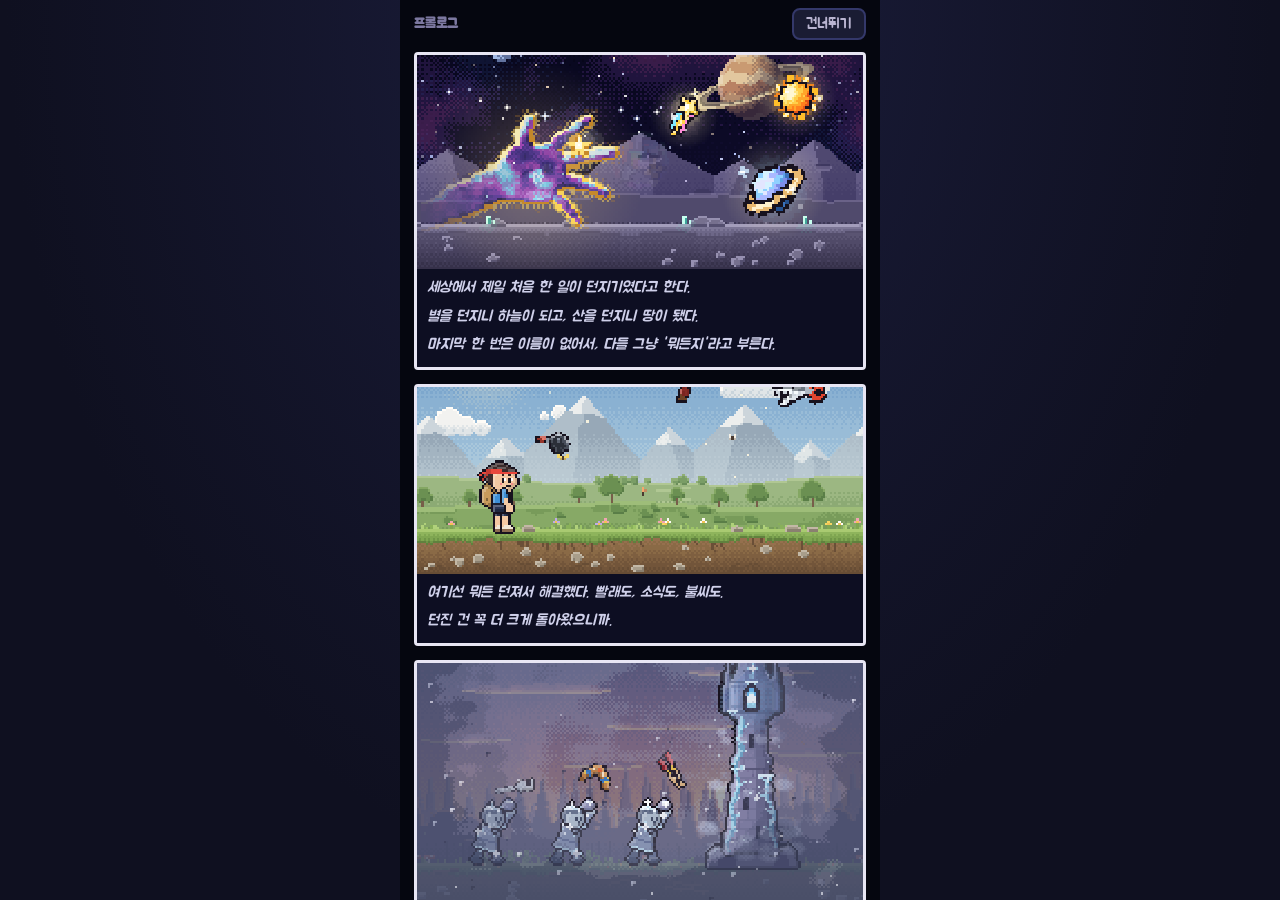
==== index.html @ 3e12c8ad "v0.8 art brief and stub Co-Authored-By: Claude Sonnet 5.5 <noreply@anthropic.com> Claude-Session: ht" ====
<!doctype html>
<html lang="ko">
<head>
  <meta charset="utf-8">
  <meta name="viewport" content="width=device-width, initial-scale=1, viewport-fit=cover">
  <meta name="theme-color" content="#0f1020">
  <title>뭐든 던져</title>
  <link rel="preconnect" href="https://fonts.googleapis.com">
  <link rel="preconnect" href="https://fonts.gstatic.com" crossorigin>
  <link href="https://fonts.googleapis.com/css2?family=Jua&display=swap" rel="stylesheet">
  <link rel="stylesheet" href="css/style.css">
</head>
<body>
  <main id="app">
    <header class="hud">
      <div class="stage" id="stageBox"><b id="stageNum">스테이지 1</b><span id="stageSub">들판</span></div>
      <div class="gold" aria-label="골드"><span id="goldIcon" class="icon"></span><span id="goldNum">0</span></div>
      <div class="gold ruby" aria-label="루비"><span id="rubyIcon" class="icon"></span><span id="rubyNum">0</span></div>
    </header>

    <div class="info" aria-label="전투 정보">
      <div class="side me">
        <div class="row1"><span class="nm" id="meName">나</span><span class="hp" id="meHp">100/100</span></div>
        <div class="bar2"><i id="meHpBar"></i></div>
        <div class="row2"><span id="meAtkIcon" class="icon"></span>한 바퀴 <b id="meAtk">0</b></div>
      </div>
      <div class="side foe" id="foe">
        <div class="row1"><span class="nm" id="foeName">-</span><span class="hp" id="foeHp">-</span></div>
        <div class="bar2"><i id="foeHpBar"></i></div>
        <div class="row2">공격력 <b id="foeAtk">-</b></div>
      </div>
    </div>

    <section class="battle" aria-label="전투 화면"><canvas id="battle"></canvas>
      <div class="dialog" id="dialog" hidden>
        <canvas id="dlgFace" width="16" height="16"></canvas>
        <div class="dtxt"><div class="dname"><b id="dlgName"></b><small id="dlgTitle"></small></div><p id="dlgText"></p></div>
        <span class="dnext" id="dlgNext">▶</span>
      </div>
    </section>

    <div class="bar">
      <div class="skills">
        <button class="skill" id="skRain" type="button" aria-label="쏟아지기 스킬"><span id="skRainIcon" class="icon x2"></span><span class="cd"></span><small>쏟아지기</small></button>
        <button class="skill" id="skRage" type="button" aria-label="분노 스킬"><span id="skRageIcon" class="icon x2"></span><span class="cd"></span><small>분노</small></button>
        <button class="skill" id="skShadow" type="button" aria-label="그림자 분신 스킬"><span id="skShadowIcon" class="icon x2"></span><span class="cd"></span><small>분신</small></button>
        <button class="skill" id="skBarrage" type="button" aria-label="난사 스킬"><span id="skBarrageIcon" class="icon x2"></span><span class="cd"></span><small>난사</small></button>
        <button class="skill" id="skBolt" type="button" aria-label="뇌전 스킬"><span id="skBoltIcon" class="icon x2"></span><span class="cd"></span><small>뇌전</small></button>
        <button class="skill" id="skDark" type="button" aria-label="어둠장막 스킬"><span id="skDarkIcon" class="icon x2"></span><span class="cd"></span><small>어둠</small></button>
      </div>
      <div class="acts">
        <button class="skill boss" id="bossBtn" type="button" aria-label="보스전"><span id="bossIcon" class="icon x2"></span><span class="cd"></span><small id="bossLabel">보스 1</small></button>
        <button class="skill mine" id="mineBtn" type="button" aria-label="광산"><span id="mineIcon" class="icon x2"></span><span class="cd"></span><small id="mineLabel">광산</small></button>
        <button class="skill chase" id="chaseBtn" type="button" aria-label="추격전"><span id="chaseIcon" class="icon x2"></span><span class="cd"></span><small id="chaseLabel">추격</small></button>
        <button class="skill defend" id="defendBtn" type="button" aria-label="방어전"><span id="defendIcon" class="icon x2"></span><span class="cd"></span><small id="defendLabel">방어</small></button>
        <button class="craft" id="craft" type="button" aria-label="물건 만들기">
          <span class="face"><span id="craftIcon" class="icon"></span>만들기 <span id="craftCount">5/5</span><span class="fill" id="craftFill"></span></span>
        </button>
      </div>
    </div>

    <section class="field" id="field" aria-label="필드. 같은 물건을 끌어다 겹치면 합쳐져요"><canvas id="fieldCv"></canvas><div class="fieldtag"><span id="countIcon" class="icon"></span><b id="countNum">0/8</b><span class="auto" id="autoTag"></span></div></section>

    <nav class="dock">
      <button class="tab" id="tabUp" type="button"><span id="upIcon" class="icon"></span>강화<span class="dot" id="upDot" hidden></span></button>
      <button class="tab" id="tabAb" type="button"><span id="abIcon" class="icon"></span>능력<span class="dot" id="abDot" hidden></span></button>
      <button class="tab" id="tabPet" type="button"><span id="petIcon" class="icon"></span>동료<span class="dot" id="petDot" hidden></span></button>
      <button class="tab" id="tabShop" type="button"><span id="shopIcon" class="icon"></span>상점<span class="dot" id="shopDot" hidden></span></button>
      <button class="tab" id="tabQuest" type="button"><span id="questIcon" class="icon"></span>임무<span class="dot" id="questDot" hidden></span></button>
      <button class="tab" id="tabSet" type="button"><span id="setIcon" class="icon"></span>설정</button>
    </nav>

    <section class="sheet" id="sheet" aria-hidden="true">
      <header><h2 id="sheetTitle">강화</h2><button type="button" id="sheetClose">닫기</button></header>
      <div class="body" id="sheetBody"></div>
    </section>

    <div class="toast" id="toast" role="status" aria-live="polite"></div>

    <div class="modal gacha" id="gacha" hidden>
      <div class="box card">
        <canvas id="gachaCv" width="64" height="64"></canvas>
        <div class="got" id="gachaGot"></div>
        <button type="button" class="primary" id="gachaOk">확인</button>
      </div>
    </div>

    <div class="comic" id="comic" hidden aria-label="프롤로그 만화">
      <div class="comic-top"><b>프롤로그</b><button type="button" id="comicSkip">건너뛰기</button></div>
      <div class="comic-scroll" id="comicScroll"></div>
    </div>

    <div class="modal" id="offline" hidden>
      <div class="card">
        <span id="offIcon" class="icon x2"></span>
        <h2>자리 비운 동안</h2>
        <p id="offText">-</p>
        <button type="button" id="offOk" class="primary">받기</button>
      </div>
    </div>
  </main>

  <script src="js/format.js"></script>
  <script src="js/items.js"></script>
  <script src="js/story.js"></script>
  <script src="js/core.js"></script>
  <script src="js/sprite.js"></script>
  <script src="js/spr_hero.js"></script>
  <script src="js/spr_pet_monkey.js"></script>
  <script src="js/spr_pet_hippo.js"></script>
  <script src="js/spr_pet_bear.js"></script>
  <script src="js/spr_pet_dragon.js"></script>
  <script src="js/spr_mine.js"></script>
  <script src="js/spr_chase.js"></script>
  <script src="js/spr_pet_pig.js"></script>
  <script src="js/spr_pet_mole.js"></script>
  <script src="js/spr_ability.js"></script>
  <script src="js/spr_v06.js"></script>
  <script src="js/spr_story.js"></script>
  <script src="js/spr_v07.js"></script>
  <script src="js/spr_v08.js"></script>
  <script src="js/spr_mob_slime.js"></script>
  <script src="js/spr_mob_field.js"></script>
  <script src="js/spr_mob_forest.js"></script>
  <script src="js/spr_mob_cave.js"></script>
  <script src="js/spr_mob_volcano.js"></script>
  <script src="js/spr_mob_ice.js"></script>
  <script src="js/spr_mob_space.js"></script>
  <script src="js/spr_items_a.js"></script>
  <script src="js/spr_items_b.js"></script>
  <script src="js/spr_items_c.js"></script>
  <script src="js/spr_items_d.js"></script>
  <script src="js/spr_items_e.js"></script>
  <script src="js/spr_items_f.js"></script>
  <script src="js/spr_relics.js"></script>
  <script src="js/spr_v05.js"></script>
  <script src="js/spr_ui2.js"></script>
  <script src="js/spr_bg.js"></script>
  <script src="js/spr_fx.js"></script>
  <script data-dom src="js/comic.js"></script>
  <script data-dom src="js/render.js"></script>
  <script data-dom src="js/ui.js"></script>
  <script data-dom src="js/main.js"></script>
</body>
</html>
---- css/style.css ----
/* 뭐든 던져: 밤하늘 남색 바탕에 따뜻한 노랑 포인트. 픽셀 게임이라 테두리는 굵고 각지게 */
:root {
  --bg: #0f1020;
  --panel: #1a1c33;
  --panel-2: #23264a;
  --line: #34386a;
  --ink: #f3ecdc;
  --ink-2: #b9b4d0;
  --ink-3: #7c78a0;
  --gold: #ffcf4a;
  --accent: #ff7a45;
  --good: #6fd36f;
  --bad: #ff5d6c;
  --cell: #262a52;
  --cell-2: #2d3260;
  --font: 'Jua', 'Apple SD Gothic Neo', 'Malgun Gothic', system-ui, sans-serif;
  color-scheme: dark;
}

* { box-sizing: border-box; }
html, body { height: 100%; margin: 0; }
body {
  background: radial-gradient(ellipse at 50% 0%, #1b1d3c 0%, var(--bg) 70%) fixed, var(--bg);
  color: var(--ink);
  font-family: var(--font);
  -webkit-tap-highlight-color: transparent;
  overscroll-behavior: none;
  user-select: none;
  -webkit-user-select: none;
}
button { font-family: inherit; color: inherit; }

#app {
  height: 100%;
  max-width: 480px;
  margin: 0 auto;
  display: grid;
  grid-template-rows: auto auto auto auto minmax(180px, 1fr) auto;
  grid-template-columns: minmax(0, 1fr);
  gap: 8px;
  padding: 8px 12px 10px;
  position: relative;
  overflow: hidden;
}

/* 위쪽 줄 */
.hud { display: flex; align-items: center; gap: 8px; }
.stage {
  flex: 1;
  min-width: 0;
  background: var(--panel);
  border: 2px solid var(--line);
  border-radius: 8px;
  padding: 6px 10px;
  display: flex;
  align-items: baseline;
  gap: 8px;
  white-space: nowrap;
  overflow: hidden;
}
.stage b { font-size: 20px; font-weight: 400; color: var(--ink); }
.stage span { font-size: 13px; color: var(--ink-2); overflow: hidden; text-overflow: ellipsis; }
.gold {
  display: flex;
  align-items: center;
  gap: 6px;
  background: var(--panel);
  border: 2px solid var(--line);
  border-radius: 8px;
  padding: 6px 10px;
  font-size: 18px;
  color: var(--gold);
  font-variant-numeric: tabular-nums;
}
.icon { width: 16px; height: 16px; image-rendering: pixelated; flex: none; }
.icon.x2 { width: 32px; height: 32px; }

/* 전투 */
.battle {
  position: relative;
  min-height: 0;
  display: grid;
  place-items: center;
  background: #090a16;
  border: 2px solid var(--line);
  border-radius: 8px;
  overflow: hidden;
}
#battle { image-rendering: pixelated; display: block; }

/* 제작 줄 */
.bar { display: flex; align-items: center; gap: 8px; }
.chips { display: flex; gap: 6px; flex: 1; min-width: 0; flex-wrap: wrap; }
.chip {
  font-size: 12px;
  color: var(--ink-2);
  background: var(--panel);
  border: 2px solid var(--line);
  border-radius: 999px;
  padding: 3px 8px;
  display: inline-flex;
  align-items: center;
  gap: 4px;
}
.chip.on { color: var(--good); border-color: #2f6a3a; }
.craft {
  appearance: none;
  border: 0;
  border-radius: 10px;
  padding: 0;
  background: #b4521f;
  box-shadow: 0 4px 0 #6e2c0c;
  cursor: pointer;
  position: relative;
  min-width: 132px;
  height: 52px;
  transition: transform 0.05s;
}
.craft .face {
  position: absolute;
  inset: 0;
  border-radius: 10px;
  background: linear-gradient(#ff9a5a, var(--accent));
  display: flex;
  align-items: center;
  justify-content: center;
  gap: 8px;
  font-size: 19px;
  color: #2a1208;
  overflow: hidden;
}
.craft .fill { position: absolute; left: 0; bottom: 0; height: 4px; background: #fff3; }
.craft:active { transform: translateY(3px); box-shadow: 0 1px 0 #6e2c0c; }
.craft.empty .face { filter: saturate(0.4) brightness(0.8); }
.craft:focus-visible { outline: 3px solid var(--gold); outline-offset: 2px; }

/* 합성 보드 */
.board {
  display: grid;
  grid-template-columns: repeat(4, minmax(0, 1fr));
  gap: 8px;
  touch-action: none;
  position: relative;
  width: 100%;
  max-width: 46dvh;
  margin: 0 auto;
}
.cell {
  aspect-ratio: 1;
  background: var(--cell);
  border: 2px solid var(--line);
  border-radius: 10px;
  position: relative;
  display: grid;
  place-items: center;
  box-shadow: inset 0 -4px 0 #0005;
}
.cell.has { background: var(--cell-2); cursor: grab; }
.cell.locked { background: #14152a; border-style: dashed; color: var(--ink-3); font-size: 12px; }
.cell.locked > canvas:not(.lockicon) { display: none; }
.cell .lockicon { position: absolute; left: 50%; top: 50%; transform: translate(-50%, -50%); }
.cell.locked .icon { opacity: 0.7; }
.cell.target { border-color: var(--gold); background: #3a3a6a; }
.cell.dragging canvas { opacity: 0.25; }
.cell canvas { image-rendering: pixelated; pointer-events: none; }
.cell .tier {
  position: absolute;
  left: 4px;
  top: 2px;
  font-size: 12px;
  color: var(--ink-2);
  text-shadow: 0 1px 0 #000;
  pointer-events: none;
}
.cell.pop canvas { animation: pop 0.28s ease-out; }
.cell.merge canvas { animation: merge 0.38s cubic-bezier(.3, 1.6, .5, 1); }
@keyframes pop { 0% { transform: scale(0.2); } 70% { transform: scale(1.15); } 100% { transform: scale(1); } }
@keyframes merge { 0% { transform: scale(1.5); filter: brightness(2); } 100% { transform: scale(1); filter: none; } }
.fx { position: absolute; inset: 0; width: 100%; height: 100%; pointer-events: none; image-rendering: pixelated; }
.ghost { position: fixed; pointer-events: none; z-index: 30; image-rendering: pixelated; filter: drop-shadow(0 6px 4px #0008); }

/* 아래 탭 */
.dock { display: grid; grid-template-columns: repeat(6, minmax(0, 1fr)); gap: 4px; }
.ab { display: grid; grid-template-columns: 34px 1fr auto; gap: 8px; align-items: center; background: var(--panel-2); border: 2px solid var(--line); border-radius: 10px; padding: 7px; margin-bottom: 6px; }
.ab canvas { width: 32px; height: 32px; image-rendering: pixelated; }
.ab .nm { font-size: 15px; }
.ab .nm small { color: var(--gold); margin-left: 4px; font-size: 12px; }
.ab .ds { font-size: 11px; color: var(--ink-2); }
.ab .btns { display: grid; gap: 4px; }
.ab .btns button { appearance: none; border: 0; border-radius: 8px; padding: 6px 8px; min-width: 70px; font: inherit; font-size: 13px; background: #ff7a8a; box-shadow: 0 2px 0 #9a3040; color: #2a0a10; display: flex; align-items: center; justify-content: center; gap: 3px; cursor: pointer; }
.ab .btns button.eq { background: #7dff8a; box-shadow: 0 2px 0 #2f8a3a; color: #08210c; }
.ab .btns button:disabled { background: #3a3d63; color: var(--ink-3); box-shadow: none; }
.ab.on { border-color: #7dff8a; }
.ab.none canvas { filter: brightness(0) opacity(0.5); }
.slotinfo { font-size: 13px; color: var(--ink-2); margin: 2px 0 8px; }
.tab {
  appearance: none;
  background: var(--panel);
  border: 2px solid var(--line);
  border-radius: 10px;
  padding: 8px 4px;
  font-size: 16px;
  display: flex;
  align-items: center;
  justify-content: center;
  gap: 6px;
  cursor: pointer;
  position: relative;
}
.tab:focus-visible { outline: 3px solid var(--gold); outline-offset: 2px; }
.tab .dot { position: absolute; top: 4px; right: 6px; width: 8px; height: 8px; border-radius: 50%; background: var(--accent); }

/* 아래에서 올라오는 판 */
.sheet {
  position: absolute;
  left: 12px;
  right: 12px;
  bottom: 10px;
  max-height: 64%;
  background: var(--panel);
  border: 2px solid var(--line);
  border-radius: 14px;
  box-shadow: 0 -10px 30px #0009;
  display: flex;
  flex-direction: column;
  z-index: 20;
  transform: translateY(calc(100% + 40px));
  visibility: hidden;
  transition: transform 0.22s ease-out;
}
.sheet.open { transform: none; visibility: visible; }
.sheet header { display: flex; align-items: center; padding: 10px 12px; border-bottom: 2px solid var(--line); gap: 8px; }
.sheet header h2 { flex: 1; margin: 0; font-size: 20px; font-weight: 400; }
.sheet header button { appearance: none; background: var(--panel-2); border: 2px solid var(--line); border-radius: 8px; padding: 4px 10px; font-size: 15px; cursor: pointer; }
.sheet .body { overflow: auto; padding: 8px 12px 12px; display: grid; gap: 8px; }
.up {
  display: grid;
  grid-template-columns: 40px 1fr auto;
  gap: 10px;
  align-items: center;
  background: var(--panel-2);
  border: 2px solid var(--line);
  border-radius: 10px;
  padding: 8px;
}
.up .name { font-size: 16px; }
.up .name small { color: var(--ink-3); margin-left: 6px; font-size: 12px; }
.up .desc { font-size: 12px; color: var(--ink-2); margin-top: 2px; }
.up button,
.pet button {
  appearance: none;
  border: 0;
  border-radius: 8px;
  padding: 8px 10px;
  min-width: 86px;
  background: var(--gold);
  color: #2a1e06;
  font-size: 15px;
  display: flex;
  align-items: center;
  justify-content: center;
  gap: 4px;
  cursor: pointer;
  box-shadow: 0 3px 0 #9a7a20;
}
.pet button:disabled,
.up button:disabled { background: #3a3d63; color: var(--ink-3); box-shadow: none; cursor: default; }
.up button:focus-visible { outline: 3px solid var(--ink); }
.dex { display: grid; grid-template-columns: repeat(auto-fill, minmax(84px, 1fr)); gap: 8px; }
.dex .it { background: var(--panel-2); border: 2px solid var(--line); border-radius: 10px; padding: 8px 4px; text-align: center; font-size: 13px; }
.dex .it canvas { width: 40px; height: 40px; image-rendering: pixelated; display: block; margin: 0 auto 4px; }
.dex .it small { display: block; color: var(--ink-3); font-size: 11px; margin-top: 2px; line-height: 1.3; }
.dex .it.unseen { color: var(--ink-3); }
.row { display: flex; gap: 8px; align-items: center; justify-content: space-between; background: var(--panel-2); border: 2px solid var(--line); border-radius: 10px; padding: 10px; font-size: 15px; }
.row button { appearance: none; background: var(--panel); border: 2px solid var(--line); border-radius: 8px; padding: 6px 12px; font-size: 14px; cursor: pointer; }
.row button.danger { border-color: #7a2a35; color: var(--bad); }
.note { color: var(--ink-3); font-size: 12px; line-height: 1.5; margin: 0; }

/* 알림 */
.toast {
  position: absolute;
  left: 50%;
  top: 64px;
  transform: translate(-50%, -20px);
  opacity: 0;
  background: #262a52f0;
  border: 2px solid var(--gold);
  border-radius: 12px;
  padding: 8px 14px;
  display: flex;
  align-items: center;
  gap: 10px;
  z-index: 25;
  transition: opacity 0.2s, transform 0.2s;
  pointer-events: none;
  max-width: calc(100% - 32px);
}
.toast.on { opacity: 1; transform: translate(-50%, 0); }
.toast canvas { width: 40px; height: 40px; image-rendering: pixelated; flex: none; }
.toast b { display: block; font-size: 16px; font-weight: 400; color: var(--gold); }
.toast small { display: block; font-size: 12px; color: var(--ink-2); }

@media (prefers-reduced-motion: reduce) {
  .cell.pop canvas, .cell.merge canvas { animation: none; }
  .sheet, .toast { transition: none; }
}

/* 전투 정보 줄 */
.info { display: grid; grid-template-columns: 1fr 1fr; gap: 8px; }
.side { background: var(--panel); border: 2px solid var(--line); border-radius: 8px; padding: 5px 8px; display: grid; gap: 3px; min-width: 0; font-size: 12px; color: var(--ink-2); }
.side .row1 { display: flex; justify-content: space-between; gap: 6px; align-items: baseline; }
.side .nm { color: var(--ink); font-size: 14px; white-space: nowrap; overflow: hidden; text-overflow: ellipsis; min-width: 0; }
.side .hp { font-variant-numeric: tabular-nums; white-space: nowrap; }
.side .row2 { display: flex; align-items: center; gap: 4px; white-space: nowrap; }
.side .row2 b { color: var(--ink); font-weight: 400; }
.bar2 { height: 6px; background: #120f22; border-radius: 3px; overflow: hidden; }
.bar2 i { display: block; height: 100%; width: 100%; background: var(--good); transition: width 0.1s linear; }
.foe .bar2 i { background: var(--bad); }
.foe.giant { border-color: #8a4a1a; }
.foe.giant .nm { color: #ffb062; }
.foe.giant .bar2 i { background: #ff9a3a; }
.chip.count b { color: var(--ink); font-weight: 400; }

/* 합성 필드 */
.field {
  position: relative;
  min-height: 0;
  border: 2px solid var(--line);
  border-radius: 12px;
  background:
    radial-gradient(circle at 1px 1px, #ffffff0d 1px, transparent 1.5px) 0 0 / 16px 16px,
    linear-gradient(#22264a, #1a1d3a);
  touch-action: none;
  overflow: hidden;
}
#fieldCv { position: absolute; inset: 0; width: 100%; height: 100%; image-rendering: pixelated; cursor: grab; }

/* v0.2 */
.gold.ruby { color: #ff7a8a; }
.bar { display: flex; align-items: stretch; gap: 6px; }
.skill {
  appearance: none;
  background: var(--panel);
  border: 2px solid var(--line);
  border-radius: 10px;
  width: 58px;
  min-height: 52px;
  padding: 3px 2px 2px;
  display: grid;
  justify-items: center;
  align-content: center;
  gap: 1px;
  position: relative;
  overflow: hidden;
  cursor: pointer;
}
.skill small { font-size: 11px; color: var(--ink-2); white-space: nowrap; }
.skill .cd { position: absolute; inset: 0; background: #0b0c1acc; transform-origin: bottom; transform: scaleY(0); pointer-events: none; }
.skill .cd[data-t]::after { content: attr(data-t); position: absolute; inset: 0; display: grid; place-items: center; font-size: 15px; color: var(--ink); }
.skill.ready { border-color: var(--gold); box-shadow: 0 0 0 1px #ffcf4a55 inset; }
.skill.on { border-color: var(--accent); }
.skill.boss.ready { border-color: #c26bff; box-shadow: 0 0 10px #c26bff66; }
.skill.mine.ready { border-color: #9fd8ff; box-shadow: 0 0 10px #9fd8ff55; }
.skill.locked { opacity: 0.55; }
@media (max-width: 440px) {
  .skill { width: 50px; }
  .bar { gap: 4px; }
}
.craft .face { white-space: nowrap; }
.skill:focus-visible { outline: 3px solid var(--gold); outline-offset: 2px; }
.bar .craft { flex: 1; min-width: 0; }
.fieldtag { position: absolute; left: 8px; top: 6px; display: flex; align-items: center; gap: 5px; font-size: 13px; color: var(--ink-2); pointer-events: none; text-shadow: 0 1px 0 #000; }
.fieldtag b { color: var(--ink); font-weight: 400; }
.fieldtag .auto { color: var(--good); font-size: 11px; }
.tab { font-size: 13px; padding: 5px 2px 4px; gap: 1px; flex-direction: column; }
.bar { flex-direction: column; }
.skills { display: grid; grid-template-columns: repeat(6, minmax(0, 1fr)); gap: 5px; }
.acts { display: grid; grid-template-columns: repeat(4, 46px) minmax(0, 1fr); gap: 5px; align-items: stretch; }
.acts .skill { width: auto; }
.skill.chase.ready { border-color: #ffb13a; box-shadow: 0 0 10px #ffb13a55; }
.skills .skill { width: auto; min-height: 46px; }
.bar .craft { flex: none; min-height: 46px; }
.acts .craft { min-width: 0; }
.acts .craft .face { font-size: 15px; gap: 3px; }
.seg { display: grid; grid-auto-flow: column; grid-auto-columns: 1fr; gap: 6px; margin-bottom: 8px; }
.seg button { appearance: none; border: 2px solid var(--line); background: var(--panel-2); color: var(--ink-2); border-radius: 8px; padding: 6px; font: inherit; font-size: 15px; cursor: pointer; }
.seg button.on { border-color: var(--gold); color: var(--ink); }
.pull { display: grid; grid-template-columns: 1fr 1fr; gap: 6px; margin: 4px 0 8px; }
.pull button { appearance: none; border: 0; border-radius: 8px; padding: 9px 6px; font: inherit; font-size: 15px; background: #ff7a8a; box-shadow: 0 3px 0 #9a3040; color: #2a0a10; display: flex; align-items: center; justify-content: center; gap: 4px; cursor: pointer; }
.pull button:disabled { background: #3a3d63; color: var(--ink-3); box-shadow: none; }
.relics { display: grid; grid-template-columns: repeat(2, minmax(0, 1fr)); gap: 6px; }
.relic { display: grid; grid-template-columns: 34px 1fr; gap: 6px; align-items: center; background: var(--panel-2); border: 2px solid var(--line); border-radius: 8px; padding: 5px; }
.relic canvas { width: 32px; height: 32px; image-rendering: pixelated; }
.relic.none canvas { filter: brightness(0) opacity(0.5); }
.relic .nm { font-size: 13px; }
.relic .nm small { color: var(--gold); margin-left: 3px; }
.relic .ds { font-size: 11px; color: var(--ink-2); }
.relic .ln { font-size: 10px; color: var(--ink-2); opacity: 0.75; margin-top: 1px; }
.relic.none .ln { visibility: hidden; }
.relic.max { border-color: var(--gold); }
.quest { display: grid; grid-template-columns: 1fr auto; gap: 4px 8px; align-items: center; background: var(--panel-2); border: 2px solid var(--line); border-radius: 8px; padding: 8px; margin-bottom: 6px; }
.quest .nm { font-size: 15px; }
.quest .nm small { color: var(--ink-3); margin-left: 4px; font-size: 12px; }
.quest .pg { grid-column: 1; font-size: 12px; color: var(--ink-2); }
.quest .bar2 { grid-column: 1; }
.quest button { grid-row: 1 / span 3; grid-column: 2; appearance: none; border: 0; border-radius: 8px; padding: 8px 10px; min-width: 76px; font: inherit; font-size: 14px; background: #ff7a8a; box-shadow: 0 3px 0 #9a3040; color: #2a0a10; display: flex; align-items: center; justify-content: center; gap: 4px; cursor: pointer; }
.quest button:disabled { background: #3a3d63; color: var(--ink-3); box-shadow: none; }
.quest.ready { border-color: var(--gold); }
.gacha .box { display: grid; justify-items: center; gap: 10px; }
.gacha canvas#gachaCv { width: 192px; height: 192px; image-rendering: pixelated; }
.gacha .got { display: flex; flex-wrap: wrap; justify-content: center; gap: 6px; max-width: 300px; min-height: 10px; }
.gacha .got .g { display: grid; justify-items: center; font-size: 11px; color: var(--ink-2); width: 56px; }
.gacha .got .g canvas { width: 32px; height: 32px; image-rendering: pixelated; }
.gacha .got .g b { color: var(--gold); font-weight: 400; }
.gacha .got .g.new b { color: #7dff8a; }
.up button.shard { background: #9fd8ff; box-shadow: 0 3px 0 #3a6a9a; color: #0a1a2a; }
.up button.shard:disabled { background: #3a3d63; color: var(--ink-3); box-shadow: none; }
.pets { display: grid; grid-template-columns: 1fr 1fr; gap: 8px; }
.pet .stars { color: var(--gold); font-size: 14px; letter-spacing: 1px; min-height: 1.2em; }
.pet button.evo { background: #9fd8ff; box-shadow: 0 3px 0 #3a6a9a; color: #0a1a2a; font-size: 13px; }
.pet button.evo:disabled { background: #3a3d63; color: var(--ink-3); box-shadow: none; }
.pet.locked button.evo { display: none; }
.pet { background: var(--panel-2); border: 2px solid var(--line); border-radius: 10px; padding: 8px; display: flex; flex-direction: column; align-items: center; gap: 4px; text-align: center; }
.pet > canvas, .pet > .icon { width: 96px; height: 96px; image-rendering: pixelated; object-fit: contain; }
.pet.locked > canvas { filter: brightness(0.15) saturate(0); }
.pet .nm { font-size: 17px; }
.pet .desc { font-size: 12px; color: var(--ink-2); min-height: 3em; }
.pet button { width: 100%; justify-content: center; }
.sec { margin: 6px 0 0; font-size: 14px; color: var(--ink-3); display: flex; align-items: center; gap: 6px; }
.pet button.ruby,
.up button.ruby { background: #ff7a8a; box-shadow: 0 3px 0 #9a3040; color: #2a0a10; }
.pet button.ruby:disabled,
.up button.ruby:disabled { background: #3a3d63; color: var(--ink-3); box-shadow: none; }
.offer { display: grid; grid-template-columns: 48px 1fr auto; gap: 10px; align-items: center; background: var(--panel-2); border: 2px solid var(--line); border-radius: 10px; padding: 8px; }
.offer canvas { width: 48px; height: 48px; image-rendering: pixelated; }
.offer .nm { font-size: 16px; }
.offer .nm small { color: var(--ink-3); margin-left: 4px; font-size: 12px; }
.offer .ln { font-size: 12px; color: var(--ink-2); margin-top: 2px; }
.offer button { appearance: none; border: 0; border-radius: 8px; padding: 8px 10px; min-width: 86px; background: #7fd6ff; color: #082030; font-size: 15px; display: flex; align-items: center; justify-content: center; gap: 4px; cursor: pointer; box-shadow: 0 3px 0 #2a6a8a; }
.offer button:disabled { background: #3a3d63; color: var(--ink-3); box-shadow: none; cursor: default; }
.offer.sold { opacity: 0.45; }
.modal { position: absolute; inset: 0; z-index: 40; display: grid; place-items: center; background: #05060fcc; padding: 16px; }
.modal[hidden] { display: none; }
.modal .card { background: var(--panel); border: 2px solid var(--gold); border-radius: 14px; padding: 18px 16px 14px; width: min(100%, 320px); display: grid; justify-items: center; gap: 8px; text-align: center; }
.modal h2 { margin: 0; font-size: 20px; font-weight: 400; }
.modal p { margin: 0; color: var(--ink-2); font-size: 15px; line-height: 1.5; }
.modal p b { color: var(--gold); font-weight: 400; }
.modal button.primary { appearance: none; border: 0; border-radius: 10px; padding: 10px 28px; background: var(--gold); color: #2a1e06; font-size: 17px; cursor: pointer; box-shadow: 0 3px 0 #9a7a20; }
.info .side { min-width: 0; overflow: hidden; grid-template-columns: minmax(0, 1fr); }
.side .row1 .hp { white-space: nowrap; flex: none; font-size: 13px; }

/* 이야기: 대사창 */
.dialog { position: absolute; left: 6px; right: 6px; top: 6px; display: grid; grid-template-columns: 44px 1fr auto; gap: 8px; align-items: center; background: #0b0c1ae6; border: 2px solid var(--gold); border-radius: 10px; padding: 7px 9px; cursor: pointer; z-index: 5; animation: dlgIn 0.18s ease-out; }
.dialog[hidden] { display: none; }
.dialog canvas { width: 40px; height: 40px; image-rendering: pixelated; background: #1a1b36; border-radius: 6px; }
.dialog.noface { grid-template-columns: 1fr auto; }
.dialog.noface canvas { display: none; }
.dialog .dname { display: flex; gap: 6px; align-items: baseline; }
.dialog .dname b { font-weight: 400; color: var(--gold); font-size: 14px; }
.dialog .dname small { color: var(--ink-3); font-size: 11px; }
.dialog p { margin: 2px 0 0; font-size: 14px; line-height: 1.4; color: var(--ink); word-break: keep-all; }
.dialog .dnext { color: var(--gold); font-size: 12px; animation: blink 1s steps(2) infinite; }
@keyframes dlgIn { from { transform: translateY(-8px); opacity: 0; } to { transform: none; opacity: 1; } }
@keyframes blink { 50% { opacity: 0.2; } }

/* 프롤로그 만화 */
.comic { position: absolute; inset: 0; z-index: 60; background: #05060f; display: grid; grid-template-rows: auto minmax(0, 1fr); }
.comic[hidden] { display: none; }
.comic-top { display: flex; justify-content: space-between; align-items: center; padding: 8px 14px; color: var(--ink-3); font-size: 14px; }
.comic-top button { appearance: none; border: 2px solid var(--line); background: var(--panel); color: var(--ink-2); border-radius: 8px; padding: 5px 12px; font: inherit; font-size: 14px; cursor: pointer; }
.comic-scroll { overflow-y: auto; padding: 4px 14px 40px; display: flex; flex-direction: column; gap: 14px; scroll-behavior: smooth; }
.comic-scroll > * { flex: none; }
.panel { margin: 0; border: 3px solid #e8e6f4; border-radius: 4px; background: #000; overflow: hidden; opacity: 0; transform: translateY(26px); transition: opacity 0.6s, transform 0.6s; position: relative; }
.panel.in { opacity: 1; transform: none; }
.panel canvas { display: block; width: 100%; height: auto; image-rendering: pixelated; }
.caps { display: grid; gap: 6px; padding: 8px 10px 10px; background: #0d0e22; }
.cap { margin: 0; font-size: 15px; line-height: 1.5; color: var(--ink); word-break: keep-all; opacity: 0; transform: translateY(6px); transition: opacity 0.5s, transform 0.5s; }
.panel.in .cap { opacity: 1; transform: none; }
.panel.in .cap:nth-child(2) { transition-delay: 0.7s; }
.panel.in .cap:nth-child(3) { transition-delay: 1.4s; }
.cap.narr { color: #cfd0ea; font-style: italic; }
.cap.say { background: #f4f2ff; color: #1a1830; border-radius: 12px; padding: 6px 10px; justify-self: start; max-width: 92%; }
.cap.say b { display: block; font-weight: 400; font-size: 11px; color: #6a5ad0; }
.cap.say.right { justify-self: end; background: #fff4d6; }
.panel .ttl { position: absolute; inset: 0; display: grid; place-items: center; font-size: 46px; color: #ffe48a; text-shadow: 0 3px 0 #5a3a10, 0 0 24px #ffb13a; letter-spacing: 2px; pointer-events: none; }
.comic .go { justify-self: center; appearance: none; border: 0; border-radius: 12px; padding: 12px 36px; background: var(--gold); color: #2a1e06; font: inherit; font-size: 20px; box-shadow: 0 4px 0 #9a7a20; cursor: pointer; margin-top: 4px; }
.sto { display: grid; grid-template-columns: 1fr auto; gap: 4px 8px; align-items: center; background: var(--panel-2); border: 2px solid var(--line); border-radius: 8px; padding: 8px; margin-bottom: 6px; }
.sto .nm { font-size: 15px; }
.sto .ln { font-size: 12px; color: var(--ink-2); grid-column: 1; }
.sto button { grid-row: 1 / span 2; grid-column: 2; appearance: none; border: 0; border-radius: 8px; padding: 7px 12px; font: inherit; font-size: 14px; background: var(--gold); box-shadow: 0 3px 0 #9a7a20; color: #2a1e06; cursor: pointer; }
.sto.none { opacity: 0.45; }
.sto.none button { display: none; }

/* v0.7 */
.skill.defend.ready { border-color: #ff9a6a; box-shadow: 0 0 10px #ff9a6a55; }
.eng { display: grid; gap: 6px; background: var(--panel-2); border: 2px solid var(--line); border-radius: 10px; padding: 8px; margin-bottom: 6px; }
.eng.on { border-color: var(--gold); }
.eng.locked { opacity: 0.55; }
.eng .nm { font-size: 15px; }
.eng .nm small { color: var(--gold); margin-left: 6px; font-size: 12px; }
.eng .ds { font-size: 12px; color: var(--ink-2); }
.eng .row2 { display: grid; grid-template-columns: minmax(0, 1.4fr) minmax(0, 1fr); gap: 6px; }
.eng select { appearance: none; background: var(--panel); color: var(--ink); border: 2px solid var(--line); border-radius: 8px; padding: 6px; font: inherit; font-size: 13px; min-width: 0; }
.eng .btns { display: grid; grid-template-columns: 1fr auto; gap: 6px; }
.eng .btns button { appearance: none; border: 0; border-radius: 8px; padding: 7px 8px; font: inherit; font-size: 14px; background: #ff7a8a; box-shadow: 0 2px 0 #9a3040; color: #2a0a10; display: flex; align-items: center; justify-content: center; gap: 4px; cursor: pointer; }
.eng .btns button.eq { background: #3a3d63; color: var(--ink); box-shadow: none; }
.eng .btns button:disabled { background: #3a3d63; color: var(--ink-3); box-shadow: none; }
.relic .fz { appearance: none; border: 0; border-radius: 6px; padding: 3px 8px; margin-top: 3px; font: inherit; font-size: 12px; background: var(--gold); color: #2a1e06; cursor: pointer; }
.relic .fz:disabled { background: #3a3d63; color: var(--ink-3); }
.fuse { margin-bottom: 8px; }
button.back { appearance: none; width: 100%; border: 2px solid var(--line); background: var(--panel-2); color: var(--ink-2); border-radius: 8px; padding: 8px; font: inherit; font-size: 15px; cursor: pointer; }
.sto.pick { border-color: var(--gold); }
.sto button:disabled { background: #3a3d63; color: var(--ink-3); box-shadow: none; }
.costumes { display: grid; grid-template-columns: repeat(4, minmax(0, 1fr)); gap: 6px; }
.cs { appearance: none; display: grid; justify-items: center; gap: 2px; background: var(--panel-2); border: 2px solid var(--line); border-radius: 8px; padding: 6px 2px; color: var(--ink-2); font: inherit; cursor: pointer; }
.cs canvas { image-rendering: pixelated; width: 58px; height: auto; }
.cs small { font-size: 11px; }
.cs.pick { border-color: var(--gold); color: var(--ink); }
.cs.none canvas { filter: brightness(0) opacity(0.45); }
.cs:disabled { cursor: default; }
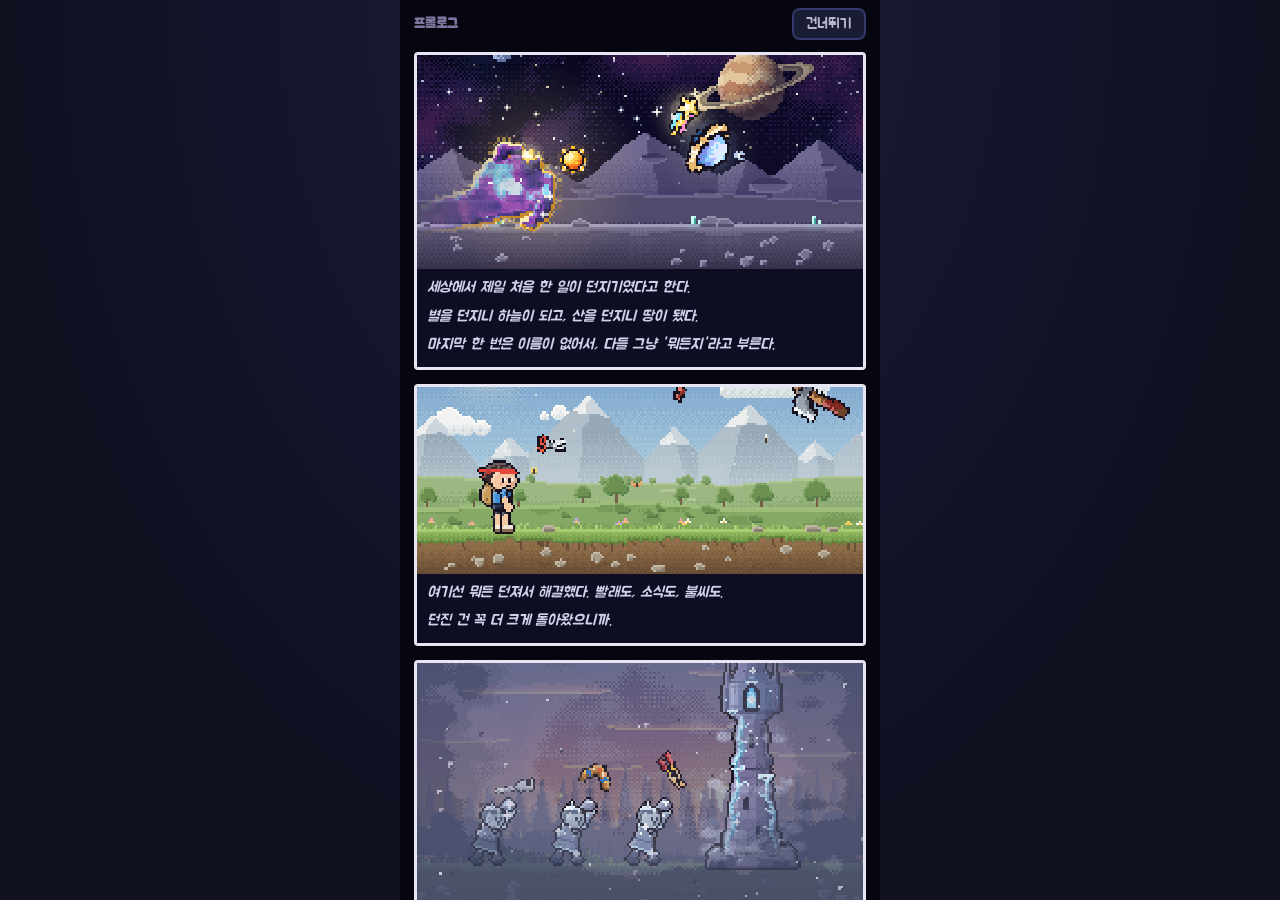
==== commit 244c1d0f: "v1.0 foundation: 12 themes, 90 tiers, new costumes and titles, story chapters; art briefs and stubs " ====
--- a/index.html
+++ b/index.html
@@ -126,12 +126,21 @@
   <script src="js/spr_mob_volcano.js"></script>
   <script src="js/spr_mob_ice.js"></script>
   <script src="js/spr_mob_space.js"></script>
+  <script src="js/spr_map_desert.js"></script>
+  <script src="js/spr_map_swamp.js"></script>
+  <script src="js/spr_map_ocean.js"></script>
+  <script src="js/spr_map_sky.js"></script>
+  <script src="js/spr_map_factory.js"></script>
+  <script src="js/spr_map_abyss.js"></script>
   <script src="js/spr_items_a.js"></script>
   <script src="js/spr_items_b.js"></script>
   <script src="js/spr_items_c.js"></script>
   <script src="js/spr_items_d.js"></script>
   <script src="js/spr_items_e.js"></script>
   <script src="js/spr_items_f.js"></script>
+  <script src="js/spr_items_g.js"></script>
+  <script src="js/spr_items_h.js"></script>
+  <script src="js/spr_items_i.js"></script>
   <script src="js/spr_relics.js"></script>
   <script src="js/spr_v05.js"></script>
   <script src="js/spr_ui2.js"></script>
--- a/css/style.css
+++ b/css/style.css
@@ -518,3 +518,10 @@
 .cs.pick { border-color: var(--gold); color: var(--ink); }
 .cs.none canvas { filter: brightness(0) opacity(0.45); }
 .cs:disabled { cursor: default; }
+
+/* v0.9 */
+.bossrow { display: grid; grid-template-columns: 56px 1fr; gap: 8px; align-items: center; grid-column: 1; }
+.bossrow canvas { width: 56px; height: 44px; object-fit: contain; image-rendering: pixelated; }
+.sto .bossst { grid-row: 1 / span 2; grid-column: 2; font-size: 12px; color: var(--gold); text-align: right; }
+.sto.next { border-color: #c26bff; }
+.seg button { font-size: 14px; padding: 6px 2px; }
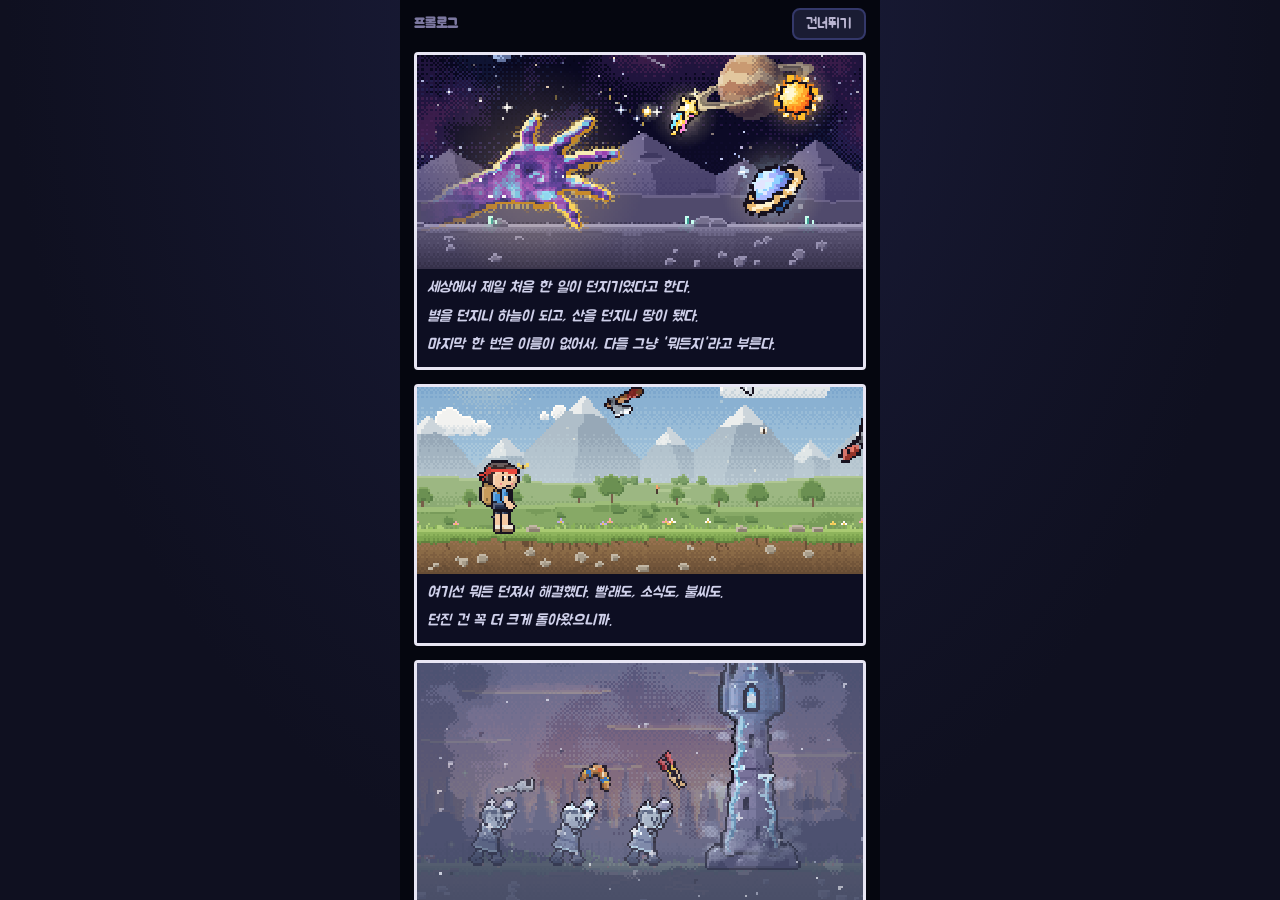
==== commit dd470f44: "v1.1: phases, additive and final attack percent, sapphire, item reorder, retuned balance Co-Authored" ====
--- a/index.html
+++ b/index.html
@@ -16,6 +16,7 @@
       <div class="stage" id="stageBox"><b id="stageNum">스테이지 1</b><span id="stageSub">들판</span></div>
       <div class="gold" aria-label="골드"><span id="goldIcon" class="icon"></span><span id="goldNum">0</span></div>
       <div class="gold ruby" aria-label="루비"><span id="rubyIcon" class="icon"></span><span id="rubyNum">0</span></div>
+      <div class="gold sapphire" id="sapBox" aria-label="사파이어" hidden><span id="sapIcon" class="icon"></span><span id="sapNum">0</span></div>
     </header>
 
     <div class="info" aria-label="전투 정보">
@@ -119,6 +120,7 @@
   <script src="js/spr_story.js"></script>
   <script src="js/spr_v07.js"></script>
   <script src="js/spr_v08.js"></script>
+  <script src="js/spr_v10.js"></script>
   <script src="js/spr_mob_slime.js"></script>
   <script src="js/spr_mob_field.js"></script>
   <script src="js/spr_mob_forest.js"></script>
@@ -141,6 +143,7 @@
   <script src="js/spr_items_g.js"></script>
   <script src="js/spr_items_h.js"></script>
   <script src="js/spr_items_i.js"></script>
+  <script src="js/spr_items_order.js"></script>
   <script src="js/spr_relics.js"></script>
   <script src="js/spr_v05.js"></script>
   <script src="js/spr_ui2.js"></script>
--- a/css/style.css
+++ b/css/style.css
@@ -51,15 +51,15 @@
   background: var(--panel);
   border: 2px solid var(--line);
   border-radius: 8px;
-  padding: 6px 10px;
-  display: flex;
-  align-items: baseline;
-  gap: 8px;
+  padding: 4px 10px;
+  display: grid;
+  align-content: center;
+  line-height: 1.15;
   white-space: nowrap;
   overflow: hidden;
 }
 .stage b { font-size: 20px; font-weight: 400; color: var(--ink); }
-.stage span { font-size: 13px; color: var(--ink-2); overflow: hidden; text-overflow: ellipsis; }
+.stage span { font-size: 12px; color: var(--ink-2); overflow: hidden; text-overflow: ellipsis; }
 .gold {
   display: flex;
   align-items: center;
@@ -525,3 +525,8 @@
 .sto .bossst { grid-row: 1 / span 2; grid-column: 2; font-size: 12px; color: var(--gold); text-align: right; }
 .sto.next { border-color: #c26bff; }
 .seg button { font-size: 14px; padding: 6px 2px; }
+
+/* v1.1 */
+.gold.sapphire { color: #6ab0ff; }
+.up button.sapphire { background: #4f8ff0; box-shadow: 0 3px 0 #1d4aa8; color: #06142c; }
+.up button.sapphire:disabled { background: #3a3d63; color: var(--ink-3); box-shadow: none; }
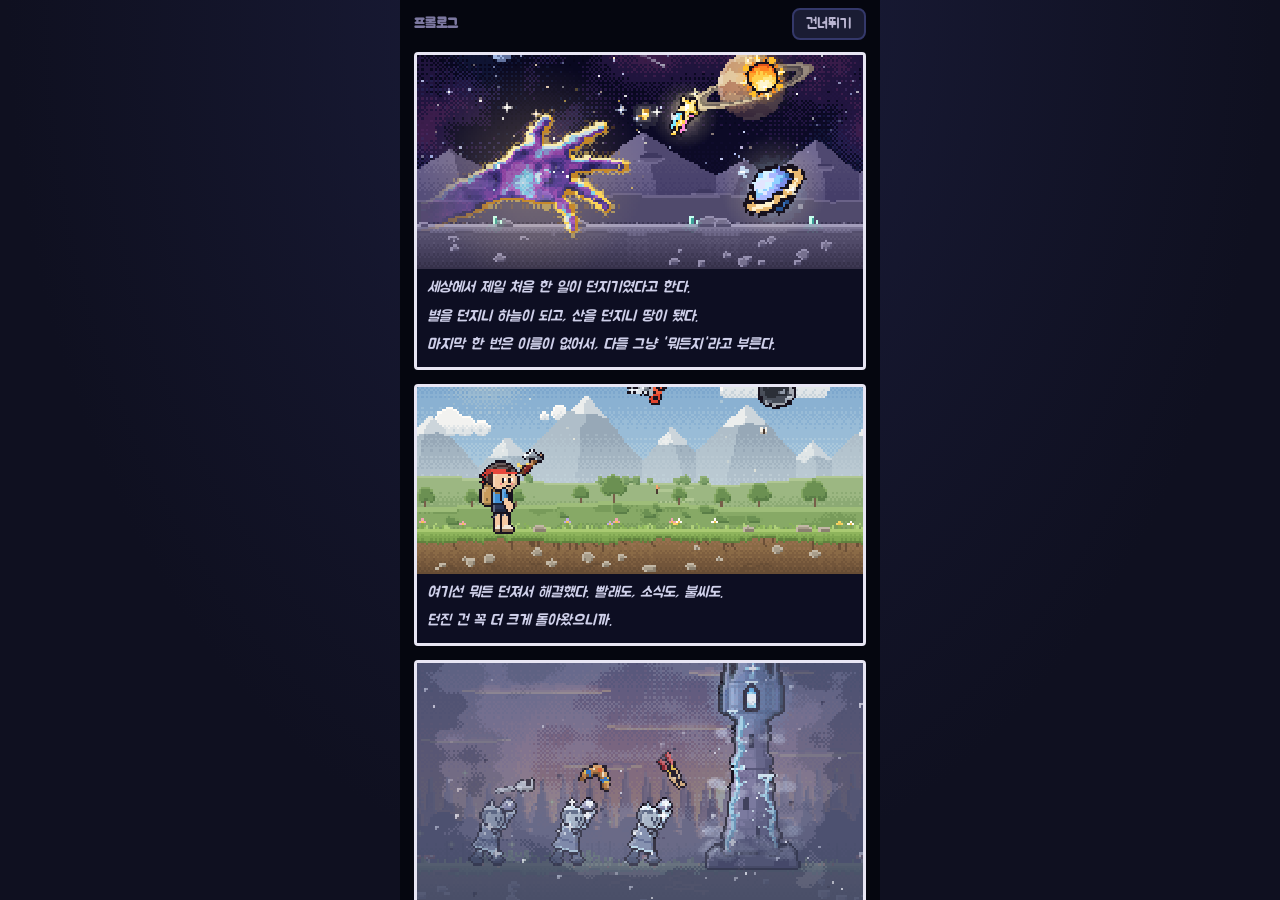
==== commit b9a4d78f: "v1.2: items 91-150 names, lines and colors; art brief and stubs Co-Authored-By: Claude Sonnet 5.5 <n" ====
--- a/index.html
+++ b/index.html
@@ -143,6 +143,12 @@
   <script src="js/spr_items_g.js"></script>
   <script src="js/spr_items_h.js"></script>
   <script src="js/spr_items_i.js"></script>
+  <script src="js/spr_items_j.js"></script>
+  <script src="js/spr_items_k.js"></script>
+  <script src="js/spr_items_l.js"></script>
+  <script src="js/spr_items_m.js"></script>
+  <script src="js/spr_items_n.js"></script>
+  <script src="js/spr_items_o.js"></script>
   <script src="js/spr_items_order.js"></script>
   <script src="js/spr_relics.js"></script>
   <script src="js/spr_v05.js"></script>
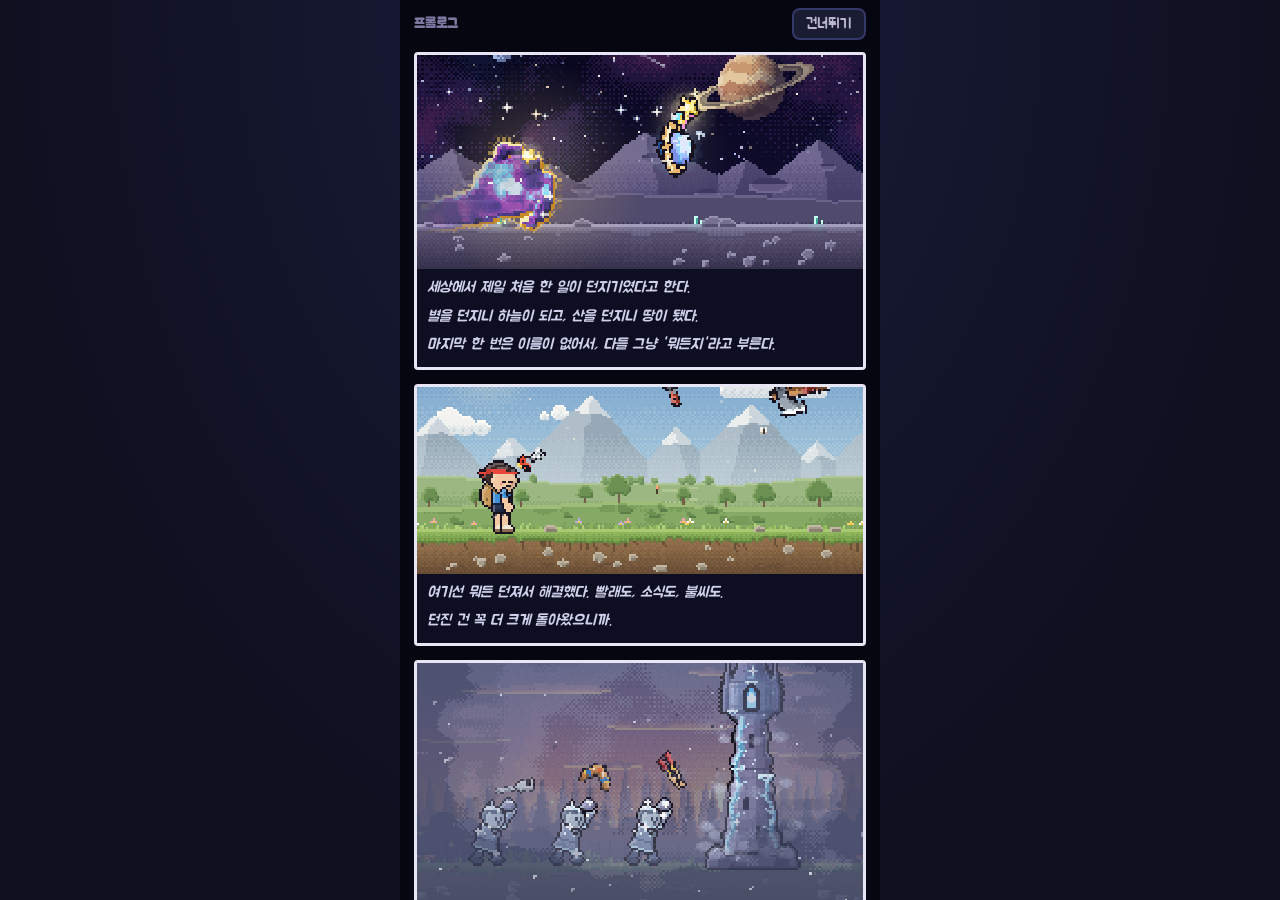
==== commit f48a0e22: "v1.2 code: echo pierce, stars up to 20 with aura, units, titles, story beat" ====
--- a/index.html
+++ b/index.html
@@ -150,6 +150,7 @@
   <script src="js/spr_items_n.js"></script>
   <script src="js/spr_items_o.js"></script>
   <script src="js/spr_items_order.js"></script>
+  <script src="js/spr_star.js"></script>
   <script src="js/spr_relics.js"></script>
   <script src="js/spr_v05.js"></script>
   <script src="js/spr_ui2.js"></script>
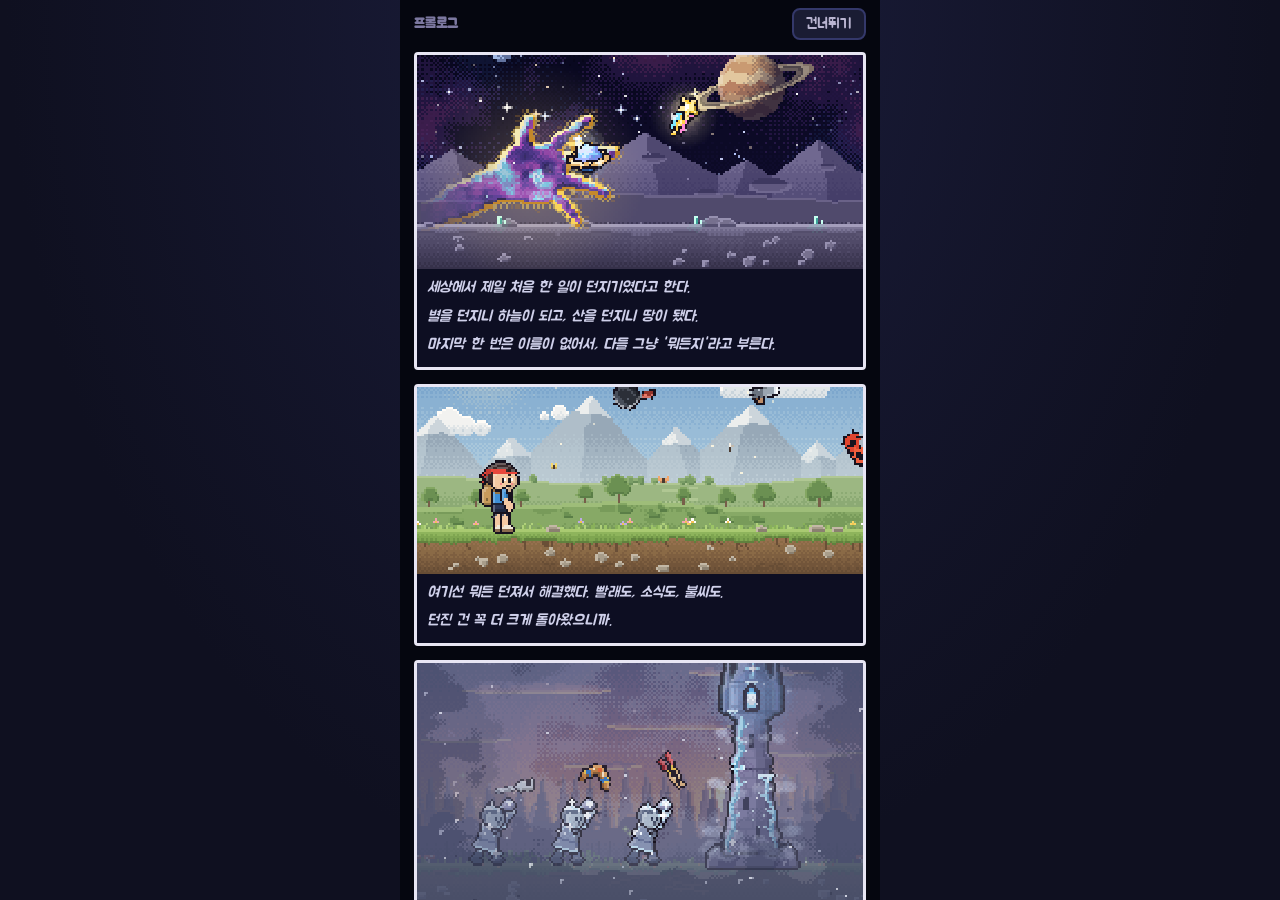
==== commit 5229e4a7: "v2.3: land events for all 12 lands, event telegraphs and banners, land tag HUD Co-Authored-By: Claud" ====
--- a/index.html
+++ b/index.html
@@ -33,6 +33,12 @@
     </div>
 
     <section class="battle" aria-label="전투 화면"><canvas id="battle"></canvas>
+      <div class="landtag" id="landTag" aria-label="땅 정보">
+        <div class="lt1"><b id="landName">들판</b><span class="pips" id="wavePips"><i></i><i></i><i></i><i></i><i></i></span></div>
+        <div class="lt2"><span class="lt-up" id="landUp"></span><span class="lt-down" id="landDown"></span></div>
+        <div class="lt3" id="landEv"><span id="landEvName"></span><span class="lt-bar"><i id="landEvBar"></i></span></div>
+        <div class="lt4" id="landStatus"></div>
+      </div>
       <div class="dialog" id="dialog" hidden>
         <canvas id="dlgFace" width="16" height="16"></canvas>
         <div class="dtxt"><div class="dname"><b id="dlgName"></b><small id="dlgTitle"></small></div><p id="dlgText"></p></div>
--- a/css/style.css
+++ b/css/style.css
@@ -530,3 +530,63 @@
 .gold.sapphire { color: #6ab0ff; }
 .up button.sapphire { background: #4f8ff0; box-shadow: 0 3px 0 #1d4aa8; color: #06142c; }
 .up button.sapphire:disabled { background: #3a3d63; color: var(--ink-3); box-shadow: none; }
+
+/* v1.3 땅 구경 */
+.sto.land { grid-template-columns: 1fr auto; }
+.sto.land.now { border-color: var(--gold); }
+.landpic { grid-column: 1 / span 2; }
+.landpic canvas { display: block; width: 100%; height: auto; image-rendering: pixelated; border-radius: 6px; aspect-ratio: 2 / 1; object-fit: cover; }
+.sto.land .ln { grid-column: 1 / span 2; }
+.landmobs { grid-column: 1 / span 2; display: flex; gap: 8px; }
+.landmobs .lm { flex: 1; display: flex; flex-direction: column; align-items: center; font-size: 12px; color: var(--ink-2); }
+.landmobs .lm canvas { width: 100%; max-width: 64px; height: 44px; object-fit: contain; image-rendering: pixelated; }
+.sto.land .bossst { grid-row: 1; }
+.seg button { font-size: 13px; }
+.landgift { grid-column: 1 / span 2; display: flex; align-items: center; justify-content: space-between; gap: 8px; font-size: 13px; color: var(--ink-2); }
+.landgift button { appearance: none; border: 0; border-radius: 8px; padding: 6px 12px; font: inherit; font-size: 14px; background: var(--gold); box-shadow: 0 3px 0 #9a7a20; color: #2a1e06; cursor: pointer; }
+.landgift button:disabled { background: #3a3d63; color: var(--ink-3); box-shadow: none; }
+
+/* v1.8 저장 코드 */
+.codeblock { margin-top: 10px; }
+.codebox { width: 100%; box-sizing: border-box; background: var(--panel-2); color: var(--ink); border: 2px solid var(--line); border-radius: 8px; padding: 8px; font: inherit; font-size: 12px; word-break: break-all; resize: none; margin-bottom: 6px; }
+.setrow { grid-column: 1 / -1; display: flex; align-items: baseline; gap: 8px; flex-wrap: wrap; padding: 6px 2px 0; border-top: 2px solid var(--line); margin-top: 4px; }
+.setrow b { font-size: 15px; }
+.setrow span { font-size: 13px; color: var(--ink-2); }
+.setrow small { margin-left: auto; font-size: 12px; color: var(--ink-3); }
+.setrow.done b { color: var(--gold); }
+.setrow.done small { color: var(--gold); }
+.landrule { grid-column: 1 / span 2; display: flex; flex-wrap: wrap; gap: 4px 10px; align-items: baseline; font-size: 13px; }
+.landrule b { font-size: 14px; }
+.landrule .lr-up { color: #7bd88f; }
+.landrule .lr-down { color: var(--bad); }
+.landrule span:first-of-type:last-of-type { color: var(--ink-3); }
+.sto.tower { grid-template-columns: 1fr; }
+.sto.tower .ln { grid-column: 1; }
+.towergo, .towerstop { grid-column: 1 !important; grid-row: auto !important; width: 100%; margin-top: 4px; }
+.towerstop { background: var(--panel) !important; color: var(--bad) !important; box-shadow: none !important; border: 2px solid #7a2a35 !important; }
+.seg button { padding-left: 0; padding-right: 0; }
+.branch { margin: 10px 0 4px; font-size: 13px; color: #6ab0ff; border-bottom: 1px solid var(--line); padding-bottom: 2px; }
+.up.locked { opacity: 0.55; }
+.landrule .lr-ev { flex-basis: 100%; color: var(--ink-2); font-size: 12px; }
+
+/* v2.3 HUD: 전투 화면 위 땅 태그 */
+.landtag { position: absolute; left: 4px; top: 4px; z-index: 2; pointer-events: none; display: grid; gap: 2px; max-width: 62%; font-size: 11px; line-height: 1.2; text-shadow: 0 1px 0 #0b0a18, 0 0 3px #0b0a18; }
+.landtag .lt1 { display: flex; align-items: center; gap: 6px; }
+.landtag .lt1 b { font-weight: 400; font-size: 12px; color: #ffe9a0; }
+.landtag .pips { display: inline-flex; gap: 2px; }
+.landtag .pips i { width: 6px; height: 6px; border-radius: 1px; background: #2d3260; border: 1px solid #5a5f95; }
+.landtag .pips i.done { background: #ffd85a; border-color: #ffd85a; }
+.landtag .pips i.now { background: #ff9a3a; border-color: #ffd85a; }
+.landtag .lt2 { display: flex; flex-wrap: wrap; gap: 2px 8px; }
+.landtag .lt-up { color: #7bd88f; }
+.landtag .lt-down { color: #ff8a98; }
+.landtag .lt3 { display: flex; align-items: center; gap: 6px; color: #c8cae8; }
+.landtag .lt-bar { width: 44px; height: 4px; background: #14152a; border: 1px solid #3a3d63; border-radius: 2px; overflow: hidden; }
+.landtag .lt-bar i { display: block; height: 100%; width: 0; background: #7a8cff; transition: width 0.2s linear; }
+.landtag .lt3.warn { color: #ffb13a; }
+.landtag .lt3.warn .lt-bar i { background: #ff7a3a; }
+.landtag .lt4 { color: #ffe45a; }
+.landtag [hidden] { display: none; }
+/* 상단 줄: 재화 칩을 줄여 스테이지 칸을 넓힌다 */
+.hud .gold { padding: 4px 8px; gap: 4px; font-size: 14px; }
+.hud .stage { flex: 1 1 auto; }
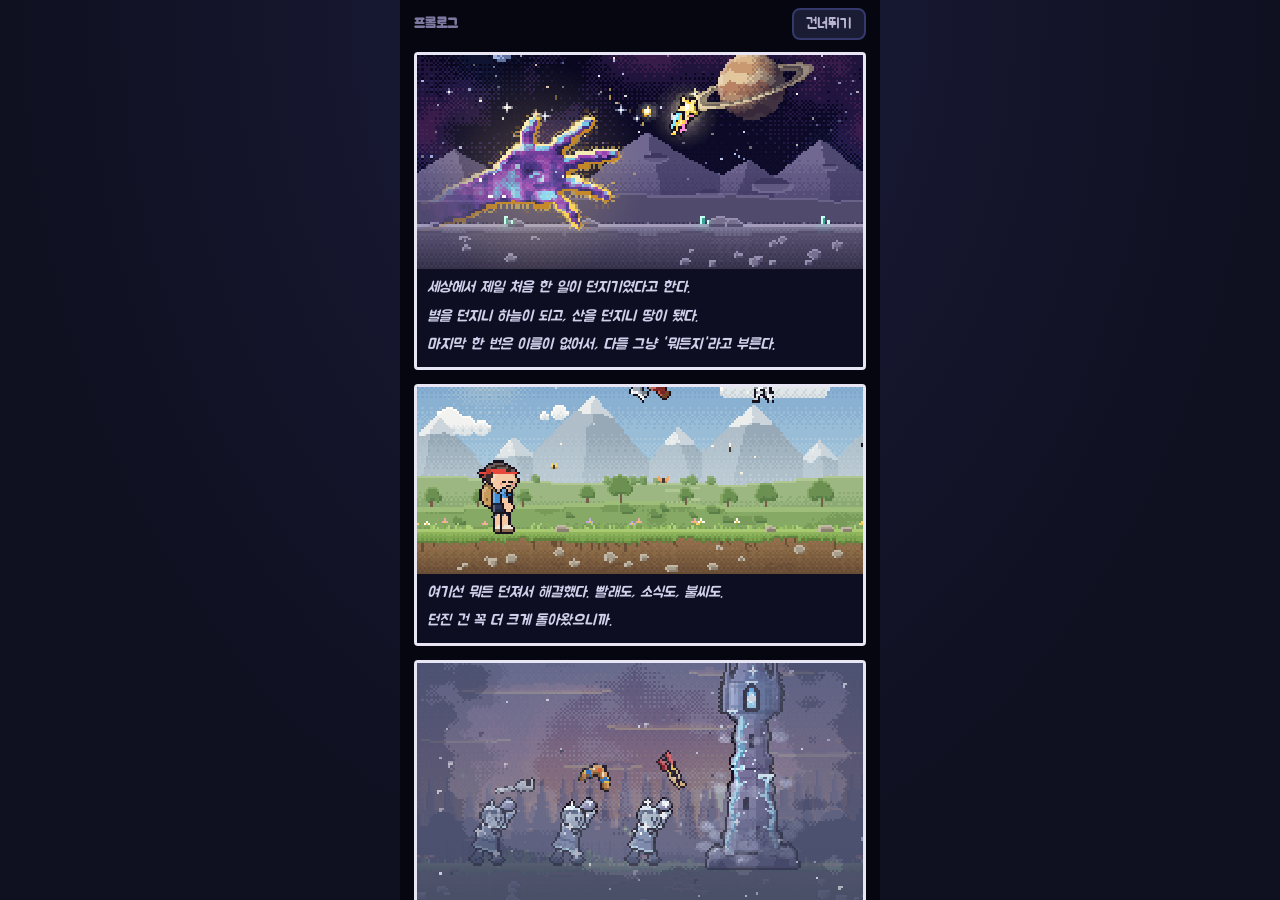
==== commit 14cc8208: "v2.6 (code): expedition mode, trip relics, meteor and time-stop skills Co-Authored-By: Claude Sonnet" ====
--- a/index.html
+++ b/index.html
@@ -54,6 +54,8 @@
         <button class="skill" id="skBarrage" type="button" aria-label="난사 스킬"><span id="skBarrageIcon" class="icon x2"></span><span class="cd"></span><small>난사</small></button>
         <button class="skill" id="skBolt" type="button" aria-label="뇌전 스킬"><span id="skBoltIcon" class="icon x2"></span><span class="cd"></span><small>뇌전</small></button>
         <button class="skill" id="skDark" type="button" aria-label="어둠장막 스킬"><span id="skDarkIcon" class="icon x2"></span><span class="cd"></span><small>어둠</small></button>
+        <button class="skill" id="skMeteor" type="button" aria-label="유성 소환 스킬"><span id="skMeteorIcon" class="icon x2"></span><span class="cd"></span><small>유성</small></button>
+        <button class="skill" id="skTime" type="button" aria-label="시간 정지 스킬"><span id="skTimeIcon" class="icon x2"></span><span class="cd"></span><small>정지</small></button>
       </div>
       <div class="acts">
         <button class="skill boss" id="bossBtn" type="button" aria-label="보스전"><span id="bossIcon" class="icon x2"></span><span class="cd"></span><small id="bossLabel">보스 1</small></button>
--- a/css/style.css
+++ b/css/style.css
@@ -374,7 +374,7 @@
 .fieldtag .auto { color: var(--good); font-size: 11px; }
 .tab { font-size: 13px; padding: 5px 2px 4px; gap: 1px; flex-direction: column; }
 .bar { flex-direction: column; }
-.skills { display: grid; grid-template-columns: repeat(6, minmax(0, 1fr)); gap: 5px; }
+.skills { display: grid; grid-template-columns: repeat(8, minmax(0, 1fr)); gap: 3px; }
 .acts { display: grid; grid-template-columns: repeat(4, 46px) minmax(0, 1fr); gap: 5px; align-items: stretch; }
 .acts .skill { width: auto; }
 .skill.chase.ready { border-color: #ffb13a; box-shadow: 0 0 10px #ffb13a55; }
@@ -590,3 +590,8 @@
 /* 상단 줄: 재화 칩을 줄여 스테이지 칸을 넓힌다 */
 .hud .gold { padding: 4px 8px; gap: 4px; font-size: 14px; }
 .hud .stage { flex: 1 1 auto; }
+.sto.trip { grid-template-columns: 1fr; }
+.sto.trip .ln { grid-column: 1; }
+.trip-row { display: grid; grid-template-columns: 1fr auto; gap: 2px 8px; align-items: center; border-top: 1px solid var(--line); padding-top: 6px; }
+.trip-row small { grid-column: 1; color: var(--ink-3); font-size: 11px; }
+.trip-row button { grid-row: 1 / span 2; grid-column: 2; }
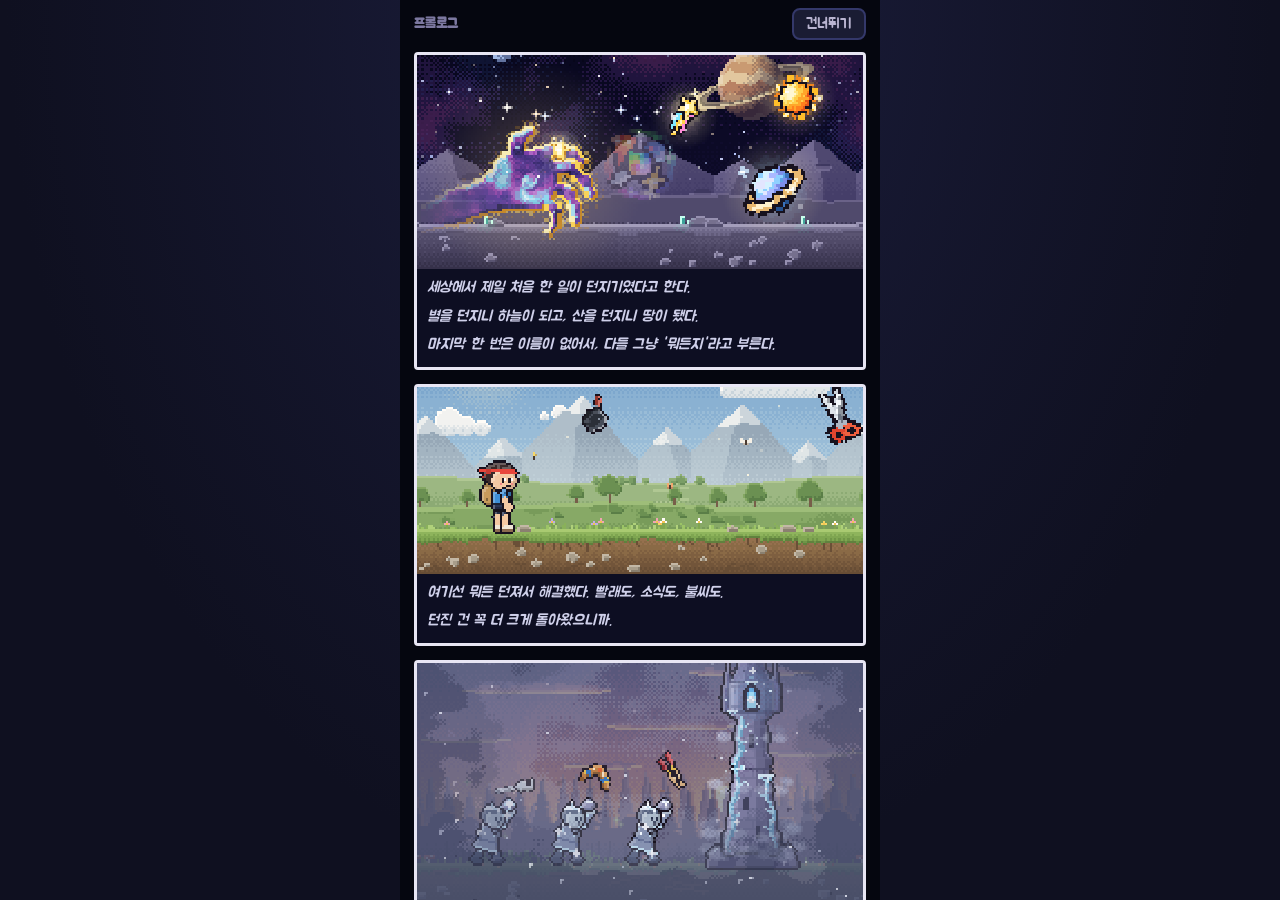
==== commit 3ae5a500: "v2.6: icons for trip relics, skills, trip" ====
--- a/index.html
+++ b/index.html
@@ -129,6 +129,7 @@
   <script src="js/spr_v07.js"></script>
   <script src="js/spr_v08.js"></script>
   <script src="js/spr_v10.js"></script>
+  <script src="js/spr_v26.js"></script>
   <script src="js/spr_mob_slime.js"></script>
   <script src="js/spr_mob_field.js"></script>
   <script src="js/spr_mob_forest.js"></script>
